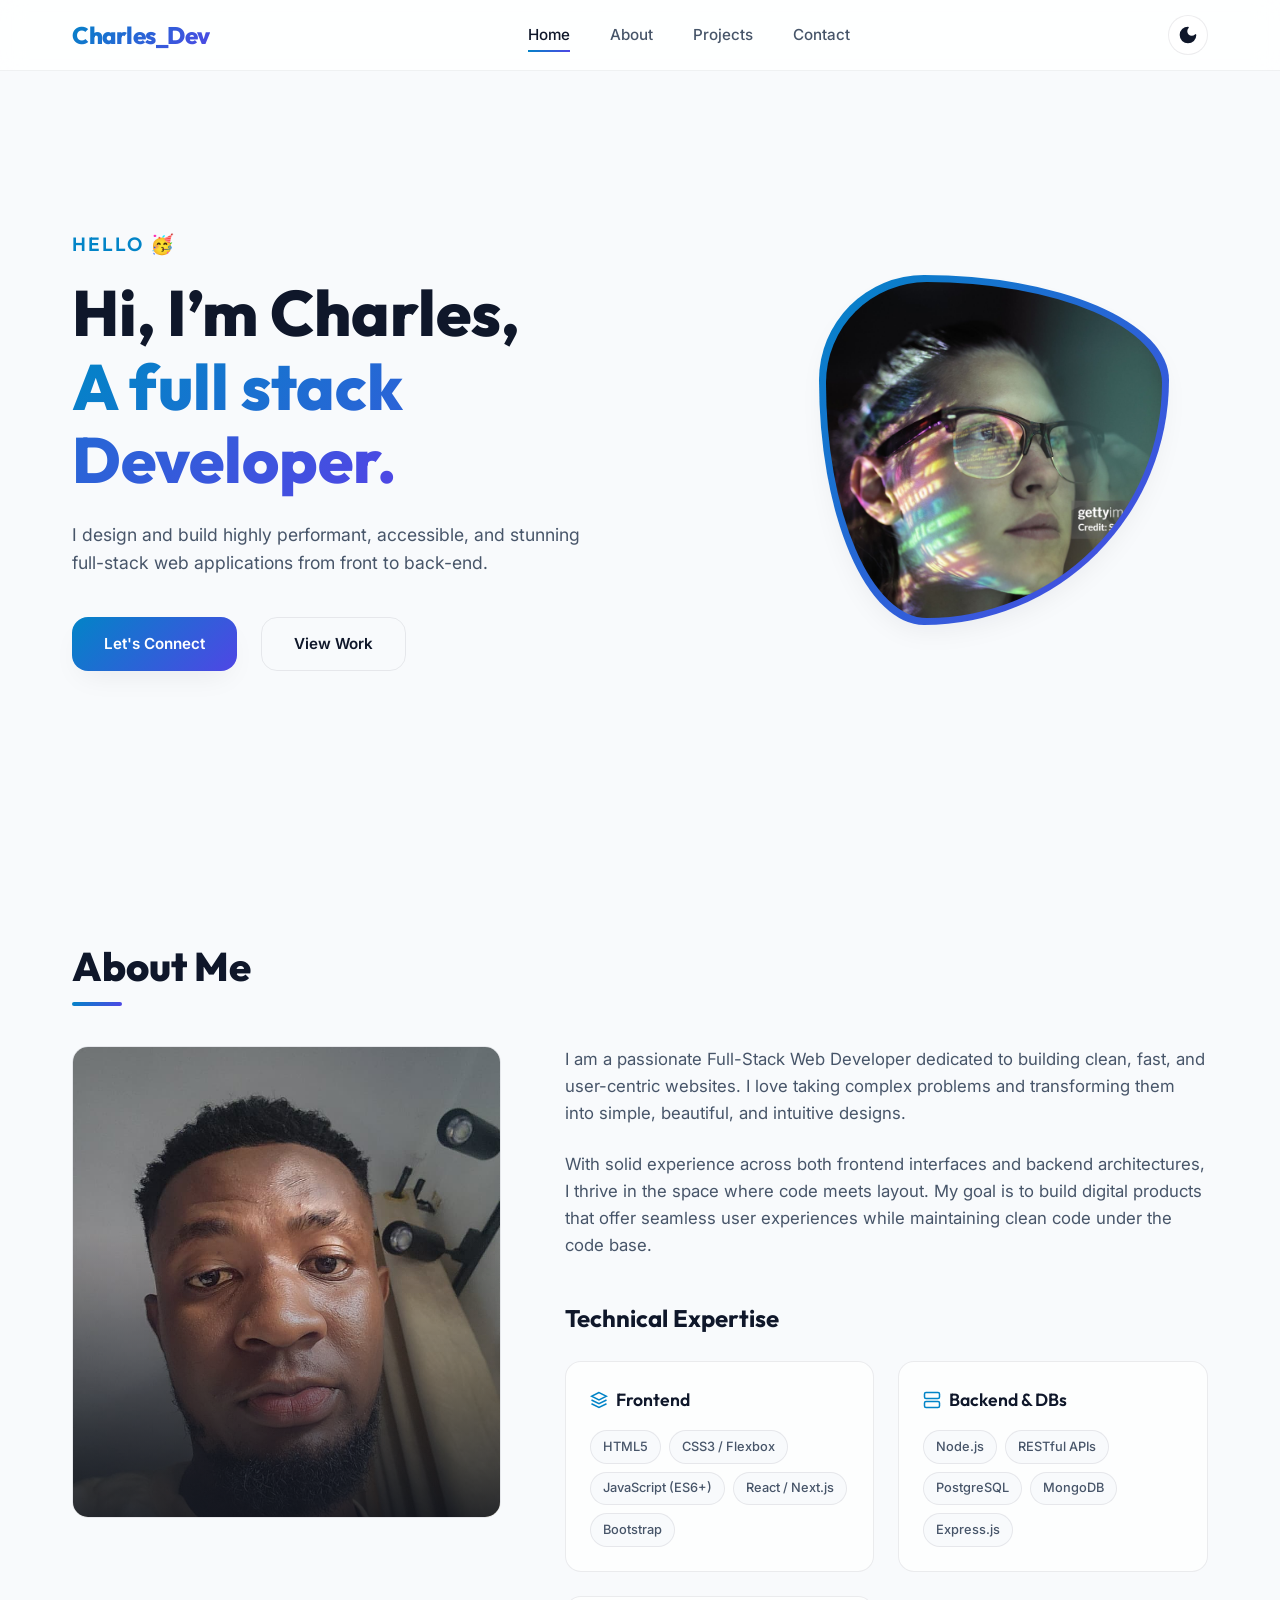
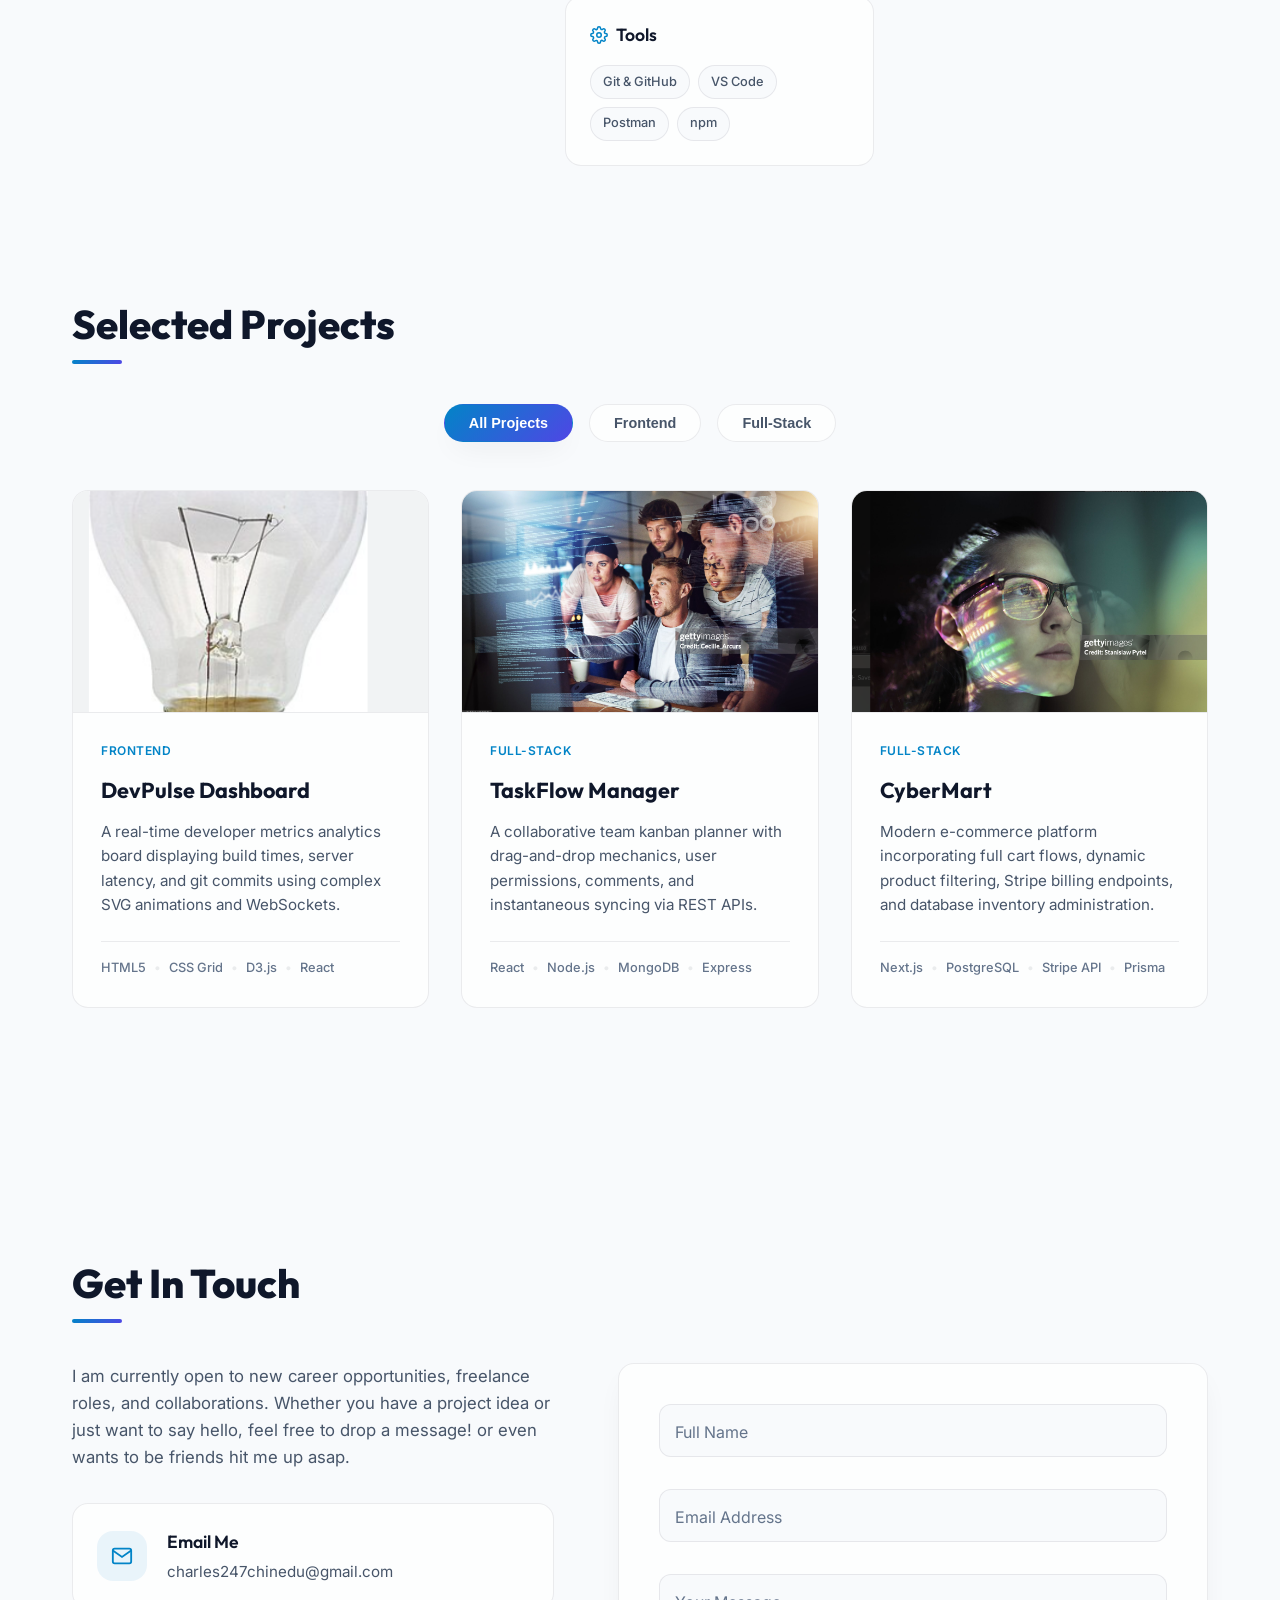
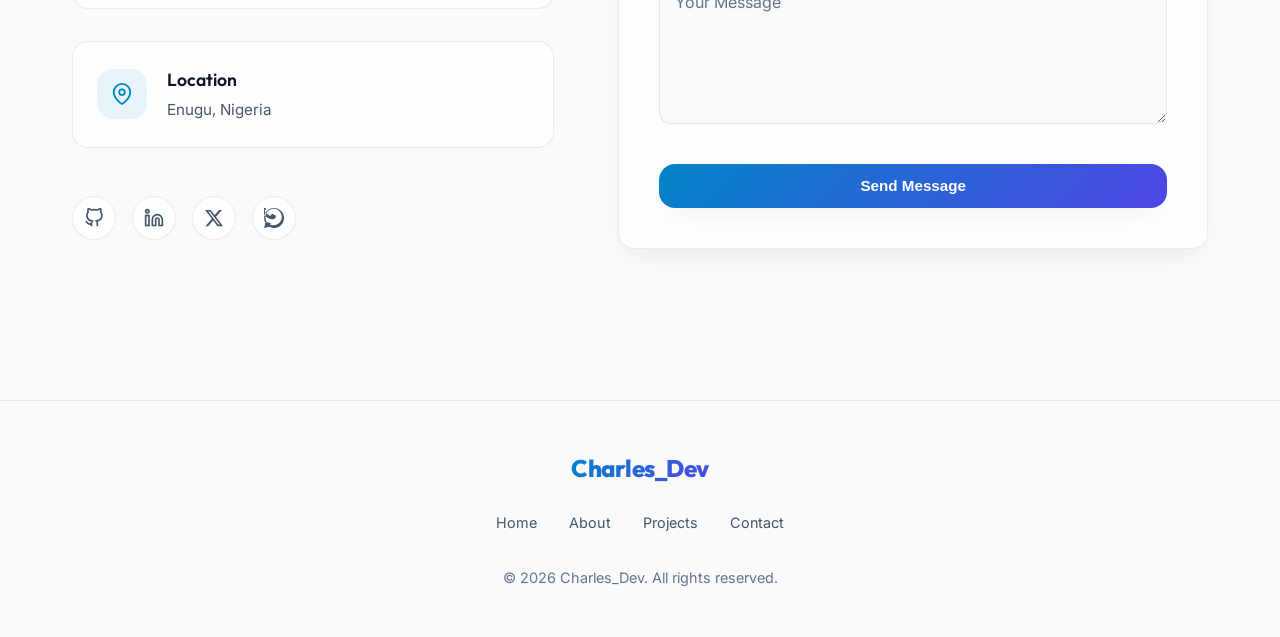
==== index.html @ 4e320b34 "commit" ====
<!DOCTYPE html>
<html lang="en" data-theme="dark">
<head>
    <meta charset="UTF-8">
    <meta name="viewport" content="width=device-width, initial-scale=1.0">
    <title>Charles_Dev | Portfolio</title>
    <link rel="stylesheet" href="practical.css">
</head>
<body>

    <!-- Header & Navigation -->
    <header id="header">
        <div class="nav-container">
            <a href="#" class="logo">Charles_Dev</a>
            
            <nav>
                <ul class="nav-menu" id="nav-menu">
                    <li><a href="#" class="nav-link active" data-sec="home">Home</a></li>
                    <li><a href="#about" class="nav-link" data-sec="about">About</a></li>
                    <li><a href="#projects" class="nav-link" data-sec="projects">Projects</a></li>
                    <li><a href="#contact" class="nav-link" data-sec="contact">Contact</a></li>
                </ul>
            </nav>
            
            <div class="controls-container">
                <!-- Theme Toggle Button -->
                <button class="theme-btn" id="theme-toggle" aria-label="Toggle theme">
                    <!-- Sun Icon (shown in dark mode) -->
                    <svg id="sun-icon" viewBox="0 0 24 24" fill="none" stroke="currentColor" stroke-width="2" stroke-linecap="round" stroke-linejoin="round">
                        <circle cx="12" cy="12" r="4"></circle>
                        <path d="M12 2v2"></path>
                        <path d="M12 20v2"></path>
                        <path d="M4.93 4.93l1.41 1.41"></path>
                        <path d="M17.66 17.66l1.41 1.41"></path>
                        <path d="M2 12h2"></path>
                        <path d="M20 12h2"></path>
                        <path d="M6.34 17.66l-1.41 1.41"></path>
                        <path d="M19.07 4.93l-1.41 1.41"></path>
                    </svg>
                    <!-- Moon Icon (shown in light mode) -->
                    <svg id="moon-icon" viewBox="0 0 24 24" fill="none" stroke="currentColor" stroke-width="2" stroke-linecap="round" stroke-linejoin="round" style="display: none;">
                        <path d="M12 3a6 6 0 0 0 9 9 9 9 0 1 1-9-9Z"></path>
                    </svg>
                </button>

                <!-- Mobile Menu Button -->
                <button class="mobile-nav-toggle" id="mobile-toggle" aria-label="Toggle navigation menu">
                    <svg viewBox="0 0 24 24" width="28" height="28" fill="none" stroke="currentColor" stroke-width="2" stroke-linecap="round" stroke-linejoin="round">
                        <line x1="4" y1="12" x2="20" y2="12" id="line1"></line>
                        <line x1="4" y1="6" x2="20" y2="6" id="line2"></line>
                        <line x1="4" y1="18" x2="20" y2="18" id="line3"></line>
                    </svg>
                </button>
            </div>
        </div>
    </header>

    <main>
        <!-- Hero Section -->
        <section id="home" class="container">
            <div class="hero-wrapper">
                <div class="hero-content">
                    <span class="hero-subtitle">Hello 🥳</span>
                    <h1 class="hero-title">   Hi, I’m Charles, <br><span>A full stack Developer.</span></h1>
                    <p class="hero-desc">I design and build highly performant, accessible, and stunning full-stack web applications from front to back-end.
                    </p>
                    <div class="cta-group">
                        <a href="#contact" class="btn btn-primary">Let's Connect</a>
                        <a href="#projects" class="btn btn-secondary">View Work</a>
                    </div>
                </div>
                <div class="hero-image-container">
                    <div class="hero-image-box">
                        <img src="ProgrammerGirl.png" alt="Charles illustration header" class="headerpic">
                    </div>
                </div>
            </div>
        </section>

        <!-- About Section -->
        <section id="about" class="container">
            <h2 class="section-title">About Me</h2>
            <div class="about-grid">
                <div class="about-photo-wrapper">
                    <img src="chinedu.jpeg" alt="Charles profile picture" class="about-photo">
                </div>
                <div class="about-details">
                    <p>
                        I am a passionate Full-Stack Web Developer dedicated to building clean, fast, and user-centric websites. I love taking complex problems and transforming them into simple, beautiful, and intuitive designs.
                    </p>
                    <p>
                        With solid experience across both frontend interfaces and backend architectures, I thrive in the space where code meets layout. My goal is to build digital products that offer seamless user experiences while maintaining clean code under the code base.
                    </p>
                    
                    <div class="skills-wrapper">
                        <h3 class="skills-title">Technical Expertise</h3>
                        <div class="skills-grid">
                            <!-- Skill Card 1: Frontend -->
                            <div class="skill-category">
                                <div class="skill-category-title">
                                    <svg viewBox="0 0 24 24" fill="none" stroke="currentColor" stroke-width="2">
                                        <polygon points="12 2 2 7 12 12 22 7 12 2"></polygon>
                                        <polyline points="2 17 12 22 22 17"></polyline>
                                        <polyline points="2 12 12 17 22 12"></polyline>
                                    </svg>
                                    Frontend
                                </div>
                                <ul class="skill-list">
                                    <li class="skill-tag">HTML5</li>
                                    <li class="skill-tag">CSS3 / Flexbox</li>
                                    <li class="skill-tag">JavaScript (ES6+)</li>
                                    <li class="skill-tag">React / Next.js</li>
                                    <li class="skill-tag">Bootstrap</li>
                                    </ul>
                            </div>

                            <!-- Skill Card 2: Backend -->
                            <div class="skill-category">
                                <div class="skill-category-title">
                                    <svg viewBox="0 0 24 24" fill="none" stroke="currentColor" stroke-width="2">
                                        <rect x="2" y="2" width="20" height="8" rx="2" ry="2"></rect>
                                        <rect x="2" y="14" width="20" height="8" rx="2" ry="2"></rect>
                                        <line x1="6" y1="6" x2="6.01" y2="6"></line>
                                        <line x1="6" y1="18" x2="6.01" y2="18"></line>
                                    </svg>
                                    Backend & DBs
                                </div>
                                <ul class="skill-list">
                                    <li class="skill-tag">Node.js</li>
                                    <li class="skill-tag">RESTful APIs</li>
                                    <li class="skill-tag">PostgreSQL</li>
                                    <li class="skill-tag">MongoDB</li>
                                    <li class="skill-tag">Express.js</li>
                                </ul>
                            </div>

                            <!-- Skill Card 3: Tools -->
                            <div class="skill-category">
                                <div class="skill-category-title">
                                    <svg viewBox="0 0 24 24" fill="none" stroke="currentColor" stroke-width="2">
                                        <circle cx="12" cy="12" r="3"></circle>
                                        <path d="M19.4 15a1.65 1.65 0 0 0 .33 1.82l.06.06a2 2 0 1 1-2.83 2.83l-.06-.06a1.65 1.65 0 0 0-1.82-.33 1.65 1.65 0 0 0-1 1.51V21a2 2 0 0 1-4 0v-.09A1.65 1.65 0 0 0 9 19.4a1.65 1.65 0 0 0-1.82.33l-.06.06a2 2 0 1 1-2.83-2.83l.06-.06a1.65 1.65 0 0 0 .33-1.82 1.65 1.65 0 0 0-1.51-1H3a2 2 0 0 1 0-4h.09A1.65 1.65 0 0 0 4.6 9a1.65 1.65 0 0 0-.33-1.82l-.06-.06a2 2 0 1 1 2.83-2.83l.06.06a1.65 1.65 0 0 0 1.82.33H9a1.65 1.65 0 0 0 1-1.51V3a2 2 0 0 1 4 0v.09a1.65 1.65 0 0 0 1 1.51 1.65 1.65 0 0 0 1.82-.33l.06-.06a2 2 0 1 1 2.83 2.83l-.06.06a1.65 1.65 0 0 0-.33 1.82V9a1.65 1.65 0 0 0 1.51 1H21a2 2 0 0 1 0 4h-.09a1.65 1.65 0 0 0-1.51 1z"></path>
                                    </svg>
                                    Tools
                                </div>
                                <ul class="skill-list">
                                    <li class="skill-tag">Git & GitHub</li>
                                    <li class="skill-tag">VS Code</li>
                                    <li class="skill-tag">Postman</li>
                                    <li class="skill-tag">npm</li>
                                    </ul>
                            </div>
                        </div>
                    </div>
                </div>
            </div>
        </section>

        <!-- Projects Section -->
        <section id="projects" class="container">
            <h2 class="section-title">Selected Projects</h2>
            
            <!-- Category Filtering -->
            <div class="projects-filter">
                <button class="filter-btn active" data-filter="all">All Projects</button>
                <button class="filter-btn" data-filter="frontend">Frontend</button>
                <button class="filter-btn" data-filter="fullstack">Full-Stack</button>
            </div>

            <!-- Projects Grid -->
            <div class="projects-grid">
                <!-- Project 1 -->
                <div class="project-card" data-category="frontend">
                    <div class="project-img-wrapper">
                        <img src="electric bulb.png" alt="DevPulse Dashboard Thumbnail" class="project-img">
                        <div class="project-overlay">
                            <a href="#" class="project-link-icon" aria-label="View Code">
                                <svg viewBox="0 0 24 24" fill="none" stroke="currentColor" stroke-width="2">
                                    <path d="M16 18l6-6-6-6M8 6l-6 6 6 6"></path>
                                </svg>
                            </a>
                            <a href="#" class="project-link-icon" aria-label="Live Demo">
                                <svg viewBox="0 0 24 24" fill="none" stroke="currentColor" stroke-width="2">
                                    <path d="M18 13v6a2 2 0 0 1-2 2H5a2 2 0 0 1-2-2V8a2 2 0 0 1 2-2h6"></path>
                                    <polyline points="15 3 21 3 21 9"></polyline>
                                    <line x1="10" y1="14" x2="21" y2="3"></line>
                                </svg>
                            </a>
                        </div>
                    </div>
                    <div class="project-info">
                        <div class="project-tags">
                            <span class="project-tag">Frontend</span>
                        </div>
                        <h3 class="project-title">DevPulse Dashboard</h3>
                        <p class="project-desc">
                            A real-time developer metrics analytics board displaying build times, server latency, and git commits using complex SVG animations and WebSockets.
                        </p>
                        <ul class="project-tech">
                            <li class="project-tech-item">HTML5</li>
                            <li class="project-tech-item">CSS Grid</li>
                            <li class="project-tech-item">D3.js</li>
                             <li class="project-tech-item">React</li>
                            </ul>
                    </div>
                </div>

                <!-- Project 2 -->
                <div class="project-card" data-category="fullstack">
                    <div class="project-img-wrapper">
                        <img src="programmers.png" alt="TaskFlow Kanban Board Thumbnail" class="project-img">
                        <div class="project-overlay">
                            <a href="#" class="project-link-icon" aria-label="View Code">
                                <svg viewBox="0 0 24 24" fill="none" stroke="currentColor" stroke-width="2">
                                    <path d="M16 18l6-6-6-6M8 6l-6 6 6 6"></path>
                                </svg>
                            </a>
                            <a href="#" class="project-link-icon" aria-label="Live Demo">
                                <svg viewBox="0 0 24 24" fill="none" stroke="currentColor" stroke-width="2">
                                    <path d="M18 13v6a2 2 0 0 1-2 2H5a2 2 0 0 1-2-2V8a2 2 0 0 1 2-2h6"></path>
                                    <polyline points="15 3 21 3 21 9"></polyline>
                                    <line x1="10" y1="14" x2="21" y2="3"></line>
                                </svg>
                            </a>
                        </div>
                    </div>
                    <div class="project-info">
                        <div class="project-tags">
                            <span class="project-tag">Full-Stack</span>
                        </div>
                        <h3 class="project-title">TaskFlow Manager</h3>
                        <p class="project-desc">
                            A collaborative team kanban planner with drag-and-drop mechanics, user permissions, comments, and instantaneous syncing via REST APIs.
                        </p>
                        <ul class="project-tech">
                            <li class="project-tech-item">React</li>
                            <li class="project-tech-item">Node.js</li>
                            <li class="project-tech-item">MongoDB</li>
                            <li class="project-tech-item">Express</li>
                        </ul>
                    </div>
                </div>

                <!-- Project 3 -->
                <div class="project-card" data-category="fullstack">
                    <div class="project-img-wrapper">
                        <img src="ProgrammerGirl.png" alt="CyberMart Store Thumbnail" class="project-img">
                        <div class="project-overlay">
                            <a href="#" class="project-link-icon" aria-label="View Code">
                                <svg viewBox="0 0 24 24" fill="none" stroke="currentColor" stroke-width="2">
                                    <path d="M16 18l6-6-6-6M8 6l-6 6 6 6"></path>
                                </svg>
                            </a>
                            <a href="#" class="project-link-icon" aria-label="Live Demo">
                                <svg viewBox="0 0 24 24" fill="none" stroke="currentColor" stroke-width="2">
                                    <path d="M18 13v6a2 2 0 0 1-2 2H5a2 2 0 0 1-2-2V8a2 2 0 0 1 2-2h6"></path>
                                    <polyline points="15 3 21 3 21 9"></polyline>
                                    <line x1="10" y1="14" x2="21" y2="3"></line>
                                </svg>
                            </a>
                        </div>
                    </div>
                    <div class="project-info">
                        <div class="project-tags">
                            <span class="project-tag">Full-Stack</span>
                        </div>
                        <h3 class="project-title">CyberMart</h3>
                        <p class="project-desc">
                            Modern e-commerce platform incorporating full cart flows, dynamic product filtering, Stripe billing endpoints, and database inventory administration.
                        </p>
                        <ul class="project-tech">
                            <li class="project-tech-item">Next.js</li>
                            <li class="project-tech-item">PostgreSQL</li>
                            <li class="project-tech-item">Stripe API</li>
                            <li class="project-tech-item">Prisma</li>
                        </ul>
                    </div>
                </div>
            </div>
        </section>

        <!-- Contact Section -->
        <section id="contact" class="container">
            <h2 class="section-title">Get In Touch</h2>
            <div class="contact-grid">
                <div class="contact-info">
                    <p class="contact-info-desc">
                        I am currently open to new career opportunities, freelance roles, and collaborations. Whether you have a project idea or just want to say hello, feel free to drop a message! or even wants to be friends hit me up asap. 
                    </p>
                    
                    <a href="mailto:charles247chinedu@gmail.com" class="contact-card">
                        <div class="contact-icon">
                            <svg viewBox="0 0 24 24" fill="none" stroke="currentColor" stroke-width="2">
                                <path d="M4 4h16c1.1 0 2 .9 2 2v12c0 1.1-.9 2-2 2H4c-1.1 0-2-.9-2-2V6c0-1.1.9-2 2-2z"></path>
                                <polyline points="22,6 12,13 2,6"></polyline>
                            </svg>
                        </div>
                        <div class="contact-details-box">
                            <h4>Email Me</h4>
                            <p>charles247chinedu@gmail.com</p>
                        </div>
                    </a>

                    <div class="contact-card">
                        <div class="contact-icon">
                            <svg viewBox="0 0 24 24" fill="none" stroke="currentColor" stroke-width="2">
                                <path d="M21 10c0 7-9 13-9 13s-9-6-9-13a9 9 0 0 1 18 0z"></path>
                                <circle cx="12" cy="10" r="3"></circle>
                            </svg>
                        </div>
                        <div class="contact-details-box">
                            <h4>Location</h4>
                            <p>Enugu, Nigeria</p>
                        </div>
                    </div>

                    <div class="social-links">
                        <a href="https://github.com/Charles-dev247" class="social-icon" target="_blank" aria-label="GitHub">
                            <svg viewBox="0 0 24 24" fill="none" stroke="currentColor" stroke-width="2">
                                <path d="M9 19c-5 1.5-5-2.5-7-3m14 6v-3.87a3.37 3.37 0 0 0-.94-2.61c3.14-.35 6.44-1.54 6.44-7A5.44 5.44 0 0 0 20 4.77 5.07 5.07 0 0 0 19.91 1S18.73.65 16 2.48a13.38 13.38 0 0 0-7 0C6.27.65 5.09 1 5.09 1A5.07 5.07 0 0 0 5 4.77a5.44 5.44 0 0 0-1.5 3.78c0 5.42 3.3 6.61 6.44 7A3.37 3.37 0 0 0 9 18.13V22"></path>`
                            </svg>
                        </a>
                        <a href="#" class="social-icon" aria-label="LinkedIn">
                            <svg viewBox="0 0 24 24" fill="none" stroke="currentColor" stroke-width="2">
                                <path d="M16 8a6 6 0 0 1 6 6v7h-4v-7a2 2 0 0 0-2-2 2 2 0 0 0-2 2v7h-4v-7a6 6 0 0 1 6-6z"></path>
                                <rect x="2" y="9" width="4" height="12"></rect>
                                <circle cx="4" cy="4" r="2"></circle>
                            </svg>
                        </a>
                         <a href="#" class="social-icon" aria-label="X">
                         <svg viewBox="0 0 24 24" fill="currentColor">
                         <path d="M18.244 2.25h3.308l-7.227 8.26 8.502 11.24H16.17l-5.214-6.817L4.99 21.75H1.68l7.73-8.835L1.254 2.25H8.08l4.713 6.231zm-1.161 17.52h1.833L7.084 4.126H5.117z"></path>
                        </svg>
                        </a>
                        <a href="https://wa.me/2349012939255" class="social-icon" aria-label="WhatsApp"      target="_blank" rel="noopener noreferrer">
                        <svg viewBox="0 0 24 24" fill="currentColor" width="24" height="24">
                        <path d="M.057 24l1.687-6.163c-1.041-1.804-1.588-3.849-1.587-5.946C.06 5.348 5.397.01 12.008.01c3.202.001 6.212 1.246 8.477 3.514 2.266 2.268 3.507 5.28 3.505 8.484-.004 6.657-5.34 11.997-11.953 11.997-2.005-.001-3.973-.502-5.713-1.457L0 24zm6.59-4.846c1.6.95 3.188 1.449 4.825 1.451 5.436 0 9.86-4.42 9.863-9.855.001-2.63-1.013-5.101-2.856-6.946C16.637 1.964 14.162.95 11.533.95c-5.438 0-9.864 4.42-9.867 9.856-.001 1.767.461 3.499 1.34 5.03l-.43 1.568 1.606-.421c1.513.824 3.206 1.259 4.865 1.258zm7.55-10.02c-.11-.183-.4-.293-.843-.513-.443-.22-2.62-1.293-3.026-1.44-.406-.147-.702-.22-.997.22-.295.44-1.144 1.44-1.402 1.733-.258.293-.517.33-.96.11-.443-.22-1.873-.69-3.568-2.203-1.319-1.177-2.207-2.63-2.466-3.07-.258-.44-.027-.678.194-.897.2-.197.443-.513.664-.77.22-.256.295-.44.443-.733.147-.293.073-.55-.036-.77-.11-.22-.997-2.402-1.367-3.293-.36-.866-.726-.749-.997-.762-.258-.013-.554-.015-.849-.015-.295 0-.775.11-1.18.55-.406.44-1.55 1.514-1.55 3.693 0 2.178 1.587 4.283 1.808 4.577.22.293 3.125 4.773 7.57 6.695 1.057.457 1.882.73 2.525.933 1.062.337 2.03.29 2.793.176.85-.126 2.62-1.07 2.99-2.1 0 0 0 0 0 0 .37-1.03.37-1.914.26-2.1-.112-.185-.407-.294-.85-.514z"/>
                       </svg>
                      </a>
                      </div>
                </div>

                <!-- Contact Form -->
                <div class="contact-form-container">
                    <form id="contact-form">
                        <div class="form-group">
                            <input type="text" id="name" class="form-input" placeholder=" " required autocomplete="off">
                            <label for="name" class="form-label">Full Name</label>
                        </div>
                        <div class="form-group">
                            <input type="email" id="email" class="form-input" placeholder=" " required autocomplete="off">
                            <label for="email" class="form-label">Email Address</label>
                        </div>
                        <div class="form-group">
                            <textarea id="message" class="form-input" placeholder=" " required></textarea>
                            <label for="message" class="form-label">Your Message</label>
                        </div>
                        <button type="submit" class="btn btn-primary" style="width: 100%;">Send Message</button>
                        <div class="form-status" id="form-status"></div>
                    </form>
                </div>
            </div>
        </section>
    </main>

    <!-- Footer -->
    <footer>
        <div class="container">
            <a href="#" class="logo footer-logo">Charles_Dev</a>
            <ul class="footer-nav">
                <li><a href="#" class="footer-link">Home</a></li>
                <li><a href="#about" class="footer-link">About</a></li>
                <li><a href="#projects" class="footer-link">Projects</a></li>
                <li><a href="#contact" class="footer-link">Contact</a></li>
            </ul>
            <p>&copy; 2026 Charles_Dev. All rights reserved.</p>
        </div>
    </footer>

    <!-- Back to Top -->
    <button class="back-to-top" id="back-to-top" aria-label="Scroll back to top">
        <svg viewBox="0 0 24 24" fill="none" stroke="currentColor" stroke-width="2" stroke-linecap="round" stroke-linejoin="round">
            <polyline points="18 15 12 9 6 15"></polyline>
        </svg>
    </button>

    <!-- Interactive script linking -->
    <script src="script.js"></script>
</body>
</html>
---- practical.css ----
@import url('https://fonts.googleapis.com/css2?family=Inter:wght@300;400;500;600;700&family=Outfit:wght@400;500;600;700;800&display=swap');

:root {
  /* Fonts */
  --font-heading: 'Outfit', sans-serif;
  --font-body: 'Inter', sans-serif;

  /* Colors (Dark Theme Default) */
  --bg-primary: #0a0e17;
  --bg-secondary: #131926;
  --bg-card: rgba(22, 30, 49, 0.5);
  --border-color: rgba(255, 255, 255, 0.06);
  --text-primary: #f8fafc;
  --text-secondary: #94a3b8;
  --text-muted: #64748b;
  --accent: #06b6d4; /* Neon Teal */
  --accent-rgb: 6, 182, 212;
  --accent-hover: #0891b2;
  --accent-secondary: #6366f1; /* Indigo */
  --accent-secondary-rgb: 99, 102, 241;
  --gradient-accent: linear-gradient(135deg, var(--accent), var(--accent-secondary));
  --glass-bg: rgba(10, 14, 23, 0.8);
  --glass-border: rgba(255, 255, 255, 0.08);
  --shadow: 0 12px 40px -10px rgba(0, 0, 0, 0.5);
  --shadow-hover: 0 20px 40px -10px rgba(6, 182, 212, 0.2);
  
  --transition: all 0.35s cubic-bezier(0.4, 0, 0.2, 1);
  --border-radius: 16px;
  --max-width: 1200px;
}

[data-theme="light"] {
  /* Colors (Light Theme) */
  --bg-primary: #f8fafc;
  --bg-secondary: #f1f5f9;
  --bg-card: rgba(255, 255, 255, 0.7);
  --border-color: rgba(15, 23, 42, 0.08);
  --text-primary: #0f172a;
  --text-secondary: #475569;
  --text-muted: #64748b;
  --accent: #0284c7; /* Sky Blue */
  --accent-rgb: 2, 132, 199;
  --accent-hover: #0369a1;
  --accent-secondary: #4f46e5; /* Indigo */
  --accent-secondary-rgb: 79, 70, 229;
  --gradient-accent: linear-gradient(135deg, var(--accent), var(--accent-secondary));
  --glass-bg: rgba(255, 255, 255, 0.85);
  --glass-border: rgba(15, 23, 42, 0.06);
  --shadow: 0 12px 30px -10px rgba(15, 23, 42, 0.08);
  --shadow-hover: 0 20px 40px -10px rgba(2, 132, 199, 0.15);
}

/* Reset */
* {
  margin: 0;
  padding: 0;
  box-sizing: border-box;
  scroll-behavior: smooth;
}

body {
  font-family: var(--font-body);
  background-color: var(--bg-primary);
  color: var(--text-primary);
  line-height: 1.6;
  overflow-x: hidden;
  transition: background-color 0.3s ease, color 0.3s ease;
}

/* Custom Scrollbar */
::-webkit-scrollbar {
  width: 10px;
}
::-webkit-scrollbar-track {
  background: var(--bg-primary);
}
::-webkit-scrollbar-thumb {
  background: var(--bg-card);
  border-radius: 5px;
  border: 2px solid var(--bg-primary);
}
::-webkit-scrollbar-thumb:hover {
  background: var(--text-muted);
}

/* Layout Utilities */
.container {
  max-width: var(--max-width);
  margin: 0 auto;
  padding: 0 2rem;
}

section {
  padding: 8rem 0 4rem;
  min-height: 100vh;
  display: flex;
  flex-direction: column;
  justify-content: center;
}

.section-title {
  font-family: var(--font-heading);
  font-size: 2.5rem;
  font-weight: 800;
  margin-bottom: 3rem;
  position: relative;
  display: inline-block;
}

.section-title::after {
  content: '';
  position: absolute;
  left: 0;
  bottom: -8px;
  width: 50px;
  height: 4px;
  background: var(--gradient-accent);
  border-radius: 2px;
  transition: var(--transition);
}

.section-title:hover::after {
  width: 100%;
}

/* Glassmorphism Header */
header {
  position: fixed;
  top: 0;
  left: 0;
  width: 100%;
  z-index: 1000;
  background-color: var(--glass-bg);
  backdrop-filter: blur(12px);
  border-bottom: 1px solid var(--glass-border);
  transition: var(--transition);
}

.nav-container {
  display: flex;
  justify-content: space-between;
  align-items: center;
  height: 70px;
  max-width: var(--max-width);
  margin: 0 auto;
  padding: 0 2rem;
}

.logo {
  font-family: var(--font-heading);
  font-size: 1.5rem;
  font-weight: 800;
  text-decoration: none;
  background: var(--gradient-accent);
  -webkit-background-clip: text;
  -webkit-text-fill-color: transparent;
  letter-spacing: -0.5px;
}

.nav-menu {
  display: flex;
  gap: 2.5rem;
  list-style: none;
  align-items: center;
}

.nav-link {
  font-size: 0.95rem;
  font-weight: 500;
  color: var(--text-secondary);
  text-decoration: none;
  transition: var(--transition);
  position: relative;
  padding: 0.5rem 0;
}

.nav-link:hover, 
.nav-link.active {
  color: var(--text-primary);
}

.nav-link::after {
  content: '';
  position: absolute;
  bottom: 0;
  left: 0;
  width: 0;
  height: 2px;
  background: var(--gradient-accent);
  transition: var(--transition);
}

.nav-link:hover::after,
.nav-link.active::after {
  width: 100%;
}

/* Controls */
.controls-container {
  display: flex;
  align-items: center;
  gap: 1rem;
}

/* Theme Toggle Button */
.theme-btn {
  background: none;
  border: 1px solid var(--border-color);
  width: 40px;
  height: 40px;
  border-radius: 50%;
  cursor: pointer;
  display: flex;
  align-items: center;
  justify-content: center;
  color: var(--text-primary);
  transition: var(--transition);
  outline: none;
  background-color: var(--bg-card);
}

.theme-btn:hover {
  border-color: var(--accent);
  color: var(--accent);
  box-shadow: 0 0 10px rgba(var(--accent-rgb), 0.15);
}

.theme-btn svg {
  width: 20px;
  height: 20px;
  fill: currentColor;
}

/* Mobile Nav Toggle */
.mobile-nav-toggle {
  display: none;
  background: none;
  border: none;
  color: var(--text-primary);
  cursor: pointer;
  padding: 0.5rem;
}

/* Hero Section */
.hero-wrapper {
  display: grid;
  grid-template-columns: 1.2fr 0.8fr;
  align-items: center;
  gap: 4rem;
}

.hero-content {
  display: flex;
  flex-direction: column;
  align-items: flex-start;
}

.hero-subtitle {
  font-family: var(--font-heading);
  font-weight: 600;
  font-size: 1.2rem;
  color: var(--accent);
  margin-bottom: 1rem;
  letter-spacing: 2px;
  text-transform: uppercase;
}

.hero-title {
  font-family: var(--font-heading);
  font-size: 4rem;
  font-weight: 800;
  line-height: 1.15;
  margin-bottom: 1.5rem;
}

.hero-title span {
  background: var(--gradient-accent);
  -webkit-background-clip: text;
  -webkit-text-fill-color: transparent;
}

.hero-desc {
  font-size: 1.1rem;
  color: var(--text-secondary);
  margin-bottom: 2.5rem;
  max-width: 540px;
}

.cta-group {
  display: flex;
  gap: 1.5rem;
}

.btn {
  display: inline-flex;
  align-items: center;
  justify-content: center;
  padding: 0.85rem 2rem;
  font-size: 0.95rem;
  font-weight: 600;
  border-radius: var(--border-radius);
  text-decoration: none;
  cursor: pointer;
  transition: var(--transition);
}

.btn-primary {
  background: var(--gradient-accent);
  color: #ffffff;
  border: none;
  box-shadow: var(--shadow);
}

.btn-primary:hover {
  transform: translateY(-3px);
  box-shadow: var(--shadow-hover);
}

.btn-secondary {
  background: transparent;
  color: var(--text-primary);
  border: 1px solid var(--border-color);
}

.btn-secondary:hover {
  border-color: var(--accent);
  color: var(--accent);
  background-color: rgba(var(--accent-rgb), 0.04);
  transform: translateY(-3px);
}

.hero-image-container {
  display: flex;
  justify-content: center;
  position: relative;
}

.hero-image-box {
  width: 350px;
  height: 350px;
  border-radius: 30% 70% 70% 30% / 30% 30% 70% 70%;
  background: var(--gradient-accent);
  animation: blob-animation 8s ease-in-out infinite alternate;
  display: flex;
  justify-content: center;
  align-items: center;
  position: relative;
  overflow: hidden;
  box-shadow: var(--shadow);
}

.hero-image-box img {
  width: 96%;
  height: 96%;
  object-fit: cover;
  border-radius: inherit;
}

@keyframes blob-animation {
  0% {
    border-radius: 30% 70% 70% 30% / 30% 30% 70% 70%;
  }
  50% {
    border-radius: 50% 50% 30% 70% / 50% 60% 40% 50%;
  }
  100% {
    border-radius: 60% 40% 60% 40% / 40% 50% 50% 60%;
  }
}

/* About Section */
.about-grid {
  display: grid;
  grid-template-columns: 0.8fr 1.2fr;
  gap: 4rem;
  align-items: start;
}

.about-photo-wrapper {
  position: relative;
  border-radius: var(--border-radius);
  overflow: hidden;
  border: 1px solid var(--border-color);
}

.about-photo-wrapper::before {
  content: '';
  position: absolute;
  inset: 0;
  background: linear-gradient(to bottom, transparent 40%, rgba(10, 14, 23, 0.85));
  z-index: 1;
}

.about-photo {
  width: 100%;
  aspect-ratio: 1 / 1.1;
  object-fit: cover;
  display: block;
  transition: var(--transition);
}

.about-photo-wrapper:hover .about-photo {
  transform: scale(1.05);
}

.about-details p {
  color: var(--text-secondary);
  font-size: 1.05rem;
  margin-bottom: 1.5rem;
}

.skills-wrapper {
  margin-top: 2.5rem;
}

.skills-title {
  font-family: var(--font-heading);
  font-size: 1.5rem;
  font-weight: 700;
  margin-bottom: 1.5rem;
}

.skills-grid {
  display: grid;
  grid-template-columns: repeat(auto-fit, minmax(220px, 1fr));
  gap: 1.5rem;
}

.skill-category {
  background: var(--bg-card);
  border: 1px solid var(--border-color);
  padding: 1.5rem;
  border-radius: var(--border-radius);
  transition: var(--transition);
}

.skill-category:hover {
  transform: translateY(-5px);
  border-color: rgba(var(--accent-rgb), 0.25);
  box-shadow: var(--shadow);
}

.skill-category-title {
  font-family: var(--font-heading);
  font-size: 1.1rem;
  font-weight: 600;
  color: var(--text-primary);
  margin-bottom: 1rem;
  display: flex;
  align-items: center;
  gap: 0.5rem;
}

.skill-category-title svg {
  width: 18px;
  height: 18px;
  color: var(--accent);
}

.skill-list {
  display: flex;
  flex-wrap: wrap;
  gap: 0.5rem;
  list-style: none;
}

.skill-tag {
  font-size: 0.8rem;
  font-weight: 500;
  padding: 0.35rem 0.75rem;
  background-color: var(--bg-primary);
  color: var(--text-secondary);
  border-radius: 50px;
  border: 1px solid var(--border-color);
  transition: var(--transition);
}

.skill-category:hover .skill-tag {
  border-color: rgba(var(--accent-rgb), 0.15);
  color: var(--text-primary);
}

/* Projects Section */
.projects-filter {
  display: flex;
  justify-content: center;
  gap: 1rem;
  margin-bottom: 3rem;
  list-style: none;
  flex-wrap: wrap;
}

.filter-btn {
  background: var(--bg-card);
  border: 1px solid var(--border-color);
  color: var(--text-secondary);
  padding: 0.6rem 1.5rem;
  font-size: 0.9rem;
  font-weight: 600;
  border-radius: 50px;
  cursor: pointer;
  transition: var(--transition);
}

.filter-btn:hover,
.filter-btn.active {
  background: var(--gradient-accent);
  color: #ffffff;
  border-color: transparent;
  box-shadow: var(--shadow);
}

.projects-grid {
  display: grid;
  grid-template-columns: repeat(auto-fill, minmax(340px, 1fr));
  gap: 2rem;
}

.project-card {
  background: var(--bg-card);
  border: 1px solid var(--border-color);
  border-radius: var(--border-radius);
  overflow: hidden;
  display: flex;
  flex-direction: column;
  transition: var(--transition);
}

.project-card:hover {
  transform: translateY(-8px);
  border-color: rgba(var(--accent-rgb), 0.3);
  box-shadow: var(--shadow-hover);
}

.project-img-wrapper {
  position: relative;
  aspect-ratio: 1.6 / 1;
  overflow: hidden;
  border-bottom: 1px solid var(--border-color);
}

.project-img {
  width: 100%;
  height: 100%;
  object-fit: cover;
  transition: var(--transition);
}

.project-card:hover .project-img {
  transform: scale(1.05);
}

.project-overlay {
  position: absolute;
  inset: 0;
  background: rgba(10, 14, 23, 0.85);
  display: flex;
  justify-content: center;
  align-items: center;
  gap: 1.5rem;
  opacity: 0;
  transition: var(--transition);
  z-index: 2;
  backdrop-filter: blur(4px);
}

.project-card:hover .project-overlay {
  opacity: 1;
}

.project-link-icon {
  width: 44px;
  height: 44px;
  border-radius: 50%;
  background: var(--gradient-accent);
  color: #ffffff;
  display: flex;
  align-items: center;
  justify-content: center;
  text-decoration: none;
  transition: var(--transition);
  box-shadow: 0 4px 15px rgba(0, 0, 0, 0.3);
}

.project-link-icon:hover {
  transform: scale(1.1);
  box-shadow: 0 4px 20px rgba(var(--accent-rgb), 0.4);
}

.project-link-icon svg {
  width: 20px;
  height: 20px;
}

.project-info {
  padding: 1.75rem;
  display: flex;
  flex-direction: column;
  flex-grow: 1;
}

.project-tags {
  display: flex;
  gap: 0.5rem;
  margin-bottom: 0.85rem;
}

.project-tag {
  font-size: 0.75rem;
  font-weight: 600;
  color: var(--accent);
  text-transform: uppercase;
  letter-spacing: 0.5px;
}

.project-title {
  font-family: var(--font-heading);
  font-size: 1.35rem;
  font-weight: 700;
  margin-bottom: 0.75rem;
  color: var(--text-primary);
}

.project-desc {
  font-size: 0.95rem;
  color: var(--text-secondary);
  margin-bottom: 1.5rem;
  flex-grow: 1;
}

.project-tech {
  display: flex;
  flex-wrap: wrap;
  gap: 0.5rem;
  list-style: none;
  padding-top: 1rem;
  border-top: 1px solid var(--border-color);
}

.project-tech-item {
  font-size: 0.8rem;
  font-weight: 500;
  color: var(--text-muted);
}

.project-tech-item:not(:last-child)::after {
  content: '•';
  margin-left: 0.5rem;
  color: var(--border-color);
}

/* Contact Section */
.contact-grid {
  display: grid;
  grid-template-columns: 0.9fr 1.1fr;
  gap: 4rem;
  align-items: start;
}

.contact-info {
  display: flex;
  flex-direction: column;
  gap: 2rem;
}

.contact-info-desc {
  color: var(--text-secondary);
  font-size: 1.05rem;
}

.contact-card {
  background: var(--bg-card);
  border: 1px solid var(--border-color);
  padding: 1.5rem;
  border-radius: var(--border-radius);
  display: flex;
  gap: 1.25rem;
  align-items: center;
  text-decoration: none;
  transition: var(--transition);
}

.contact-card:hover {
  transform: translateX(5px);
  border-color: rgba(var(--accent-rgb), 0.2);
  background-color: rgba(var(--accent-rgb), 0.02);
}

.contact-icon {
  width: 50px;
  height: 50px;
  border-radius: var(--border-radius);
  background: rgba(var(--accent-rgb), 0.08);
  color: var(--accent);
  display: flex;
  align-items: center;
  justify-content: center;
  flex-shrink: 0;
  transition: var(--transition);
}

.contact-card:hover .contact-icon {
  background: var(--gradient-accent);
  color: #ffffff;
}

.contact-icon svg {
  width: 22px;
  height: 22px;
}

.contact-details-box h4 {
  font-family: var(--font-heading);
  font-size: 1.1rem;
  font-weight: 600;
  color: var(--text-primary);
  margin-bottom: 0.25rem;
}

.contact-details-box p {
  font-size: 0.95rem;
  color: var(--text-secondary);
}

.social-links {
  display: flex;
  gap: 1rem;
  margin-top: 1rem;
}

.social-icon {
  width: 44px;
  height: 44px;
  border-radius: 50%;
  border: 1px solid var(--border-color);
  color: var(--text-secondary);
  display: flex;
  align-items: center;
  justify-content: center;
  text-decoration: none;
  transition: var(--transition);
  background-color: var(--bg-card);
}

.social-icon:hover {
  color: var(--accent);
  border-color: var(--accent);
  transform: translateY(-3px);
  box-shadow: 0 5px 15px rgba(var(--accent-rgb), 0.1);
}

.social-icon svg {
  width: 20px;
  height: 20px;
}

/* Contact Form */
.contact-form-container {
  background: var(--bg-card);
  border: 1px solid var(--border-color);
  padding: 2.5rem;
  border-radius: var(--border-radius);
  box-shadow: var(--shadow);
}

.form-group {
  position: relative;
  margin-bottom: 2rem;
}

.form-input {
  width: 100%;
  padding: 1rem;
  background: var(--bg-primary);
  border: 1px solid var(--border-color);
  border-radius: 12px;
  color: var(--text-primary);
  font-family: var(--font-body);
  font-size: 0.95rem;
  outline: none;
  transition: var(--transition);
}

.form-input:focus {
  border-color: var(--accent);
  box-shadow: 0 0 15px rgba(var(--accent-rgb), 0.1);
}

.form-label {
  position: absolute;
  left: 1rem;
  top: 1rem;
  color: var(--text-muted);
  pointer-events: none;
  transition: var(--transition);
  transform-origin: left center;
}

.form-input:focus ~ .form-label,
.form-input:not(:placeholder-shown) ~ .form-label {
  transform: translateY(-1.75rem) scale(0.85);
  color: var(--accent);
}

textarea.form-input {
  min-height: 150px;
  resize: vertical;
}

.form-status {
  margin-top: 1rem;
  font-size: 0.95rem;
  font-weight: 500;
  display: none;
}

.form-status.success {
  color: #10b981;
  display: block;
}

.form-status.error {
  color: #ef4444;
  display: block;
}

/* Footer */
footer {
  padding: 3rem 0;
  border-top: 1px solid var(--border-color);
  background-color: var(--bg-primary);
  text-align: center;
  color: var(--text-muted);
  font-size: 0.9rem;
}

.footer-logo {
  display: inline-block;
  margin-bottom: 1.5rem;
}

.footer-nav {
  display: flex;
  justify-content: center;
  gap: 2rem;
  list-style: none;
  margin-bottom: 2rem;
}

.footer-link {
  color: var(--text-secondary);
  text-decoration: none;
  transition: var(--transition);
}

.footer-link:hover {
  color: var(--accent);
}

/* Back to Top Button */
.back-to-top {
  position: fixed;
  bottom: 2rem;
  right: 2rem;
  width: 44px;
  height: 44px;
  border-radius: 50%;
  background: var(--gradient-accent);
  color: #ffffff;
  border: none;
  cursor: pointer;
  display: flex;
  align-items: center;
  justify-content: center;
  opacity: 0;
  visibility: hidden;
  transition: var(--transition);
  box-shadow: 0 4px 15px rgba(0, 0, 0, 0.2);
  z-index: 99;
}

.back-to-top.show {
  opacity: 1;
  visibility: visible;
}

.back-to-top:hover {
  transform: translateY(-5px);
  box-shadow: 0 6px 20px rgba(var(--accent-rgb), 0.35);
}

.back-to-top svg {
  width: 20px;
  height: 20px;
}

/* Mobile Responsiveness */
@media (max-width: 992px) {
  .hero-wrapper {
    grid-template-columns: 1fr;
    gap: 3rem;
    text-align: center;
  }
  
  .hero-content {
    align-items: center;
  }
  
  .hero-desc {
    margin-left: auto;
    margin-right: auto;
  }
  
  .cta-group {
    justify-content: center;
  }
  
  .hero-image-container {
    order: -1;
  }
  
  .about-grid {
    grid-template-columns: 1fr;
    gap: 3rem;
  }
  
  .about-photo-wrapper {
    max-width: 400px;
    margin: 0 auto;
  }
  
  .contact-grid {
    grid-template-columns: 1fr;
    gap: 3rem;
  }
}

@media (max-width: 768px) {
  section {
    padding: 6rem 0 3rem;
  }
  
  .hero-title {
    font-size: 2.75rem;
  }
  
  .section-title {
    font-size: 2rem;
  }
  
  .mobile-nav-toggle {
    display: block;
    z-index: 1100;
  }
  
  .nav-menu {
    position: fixed;
    top: 0;
    right: -100%;
    width: 280px;
    height: 100vh;
    background-color: var(--bg-secondary);
    border-left: 1px solid var(--border-color);
    flex-direction: column;
    justify-content: center;
    align-items: center;
    gap: 2rem;
    transition: 0.4s cubic-bezier(0.4, 0, 0.2, 1);
    z-index: 1050;
    box-shadow: -10px 0 30px rgba(0, 0, 0, 0.25);
  }
  
  .nav-menu.active {
    right: 0;
  }
  
  .controls-container {
    margin-right: 3.5rem;
  }
  
  .hero-image-box {
    width: 280px;
    height: 280px;
  }
}
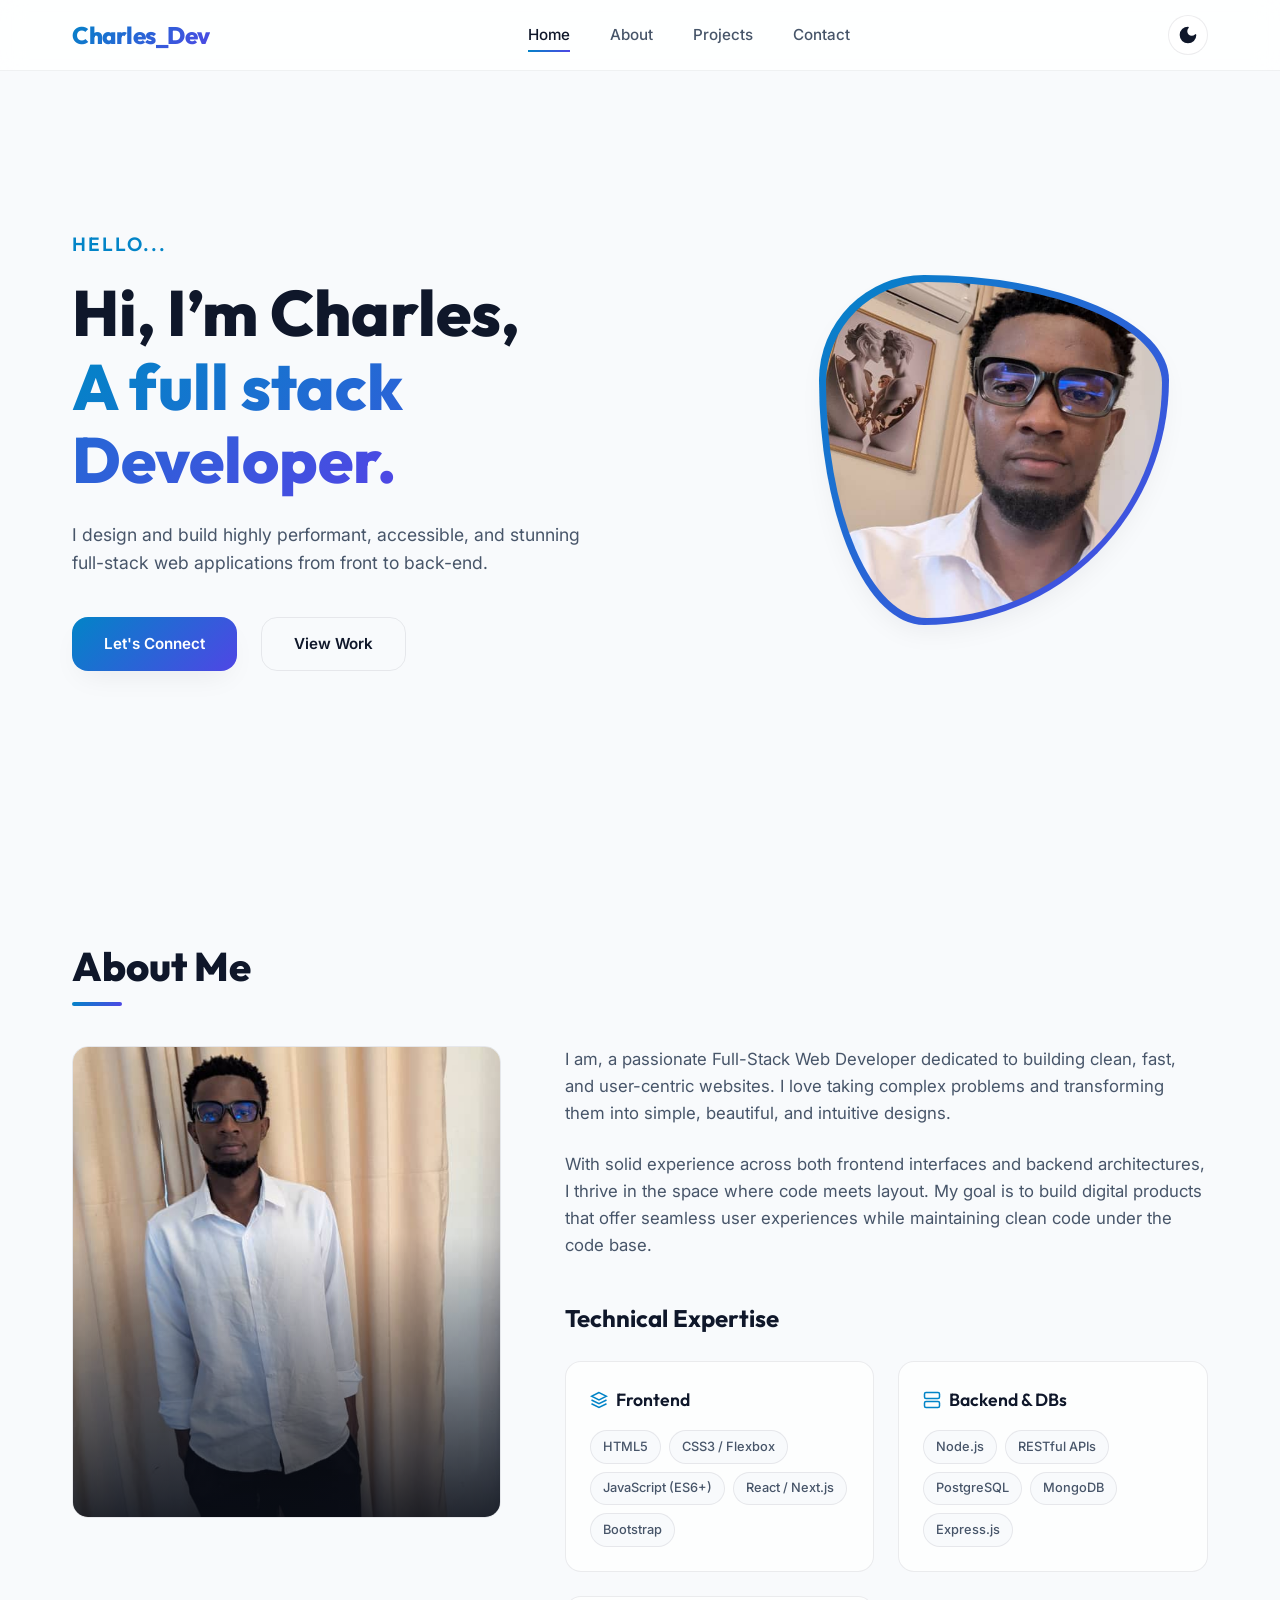
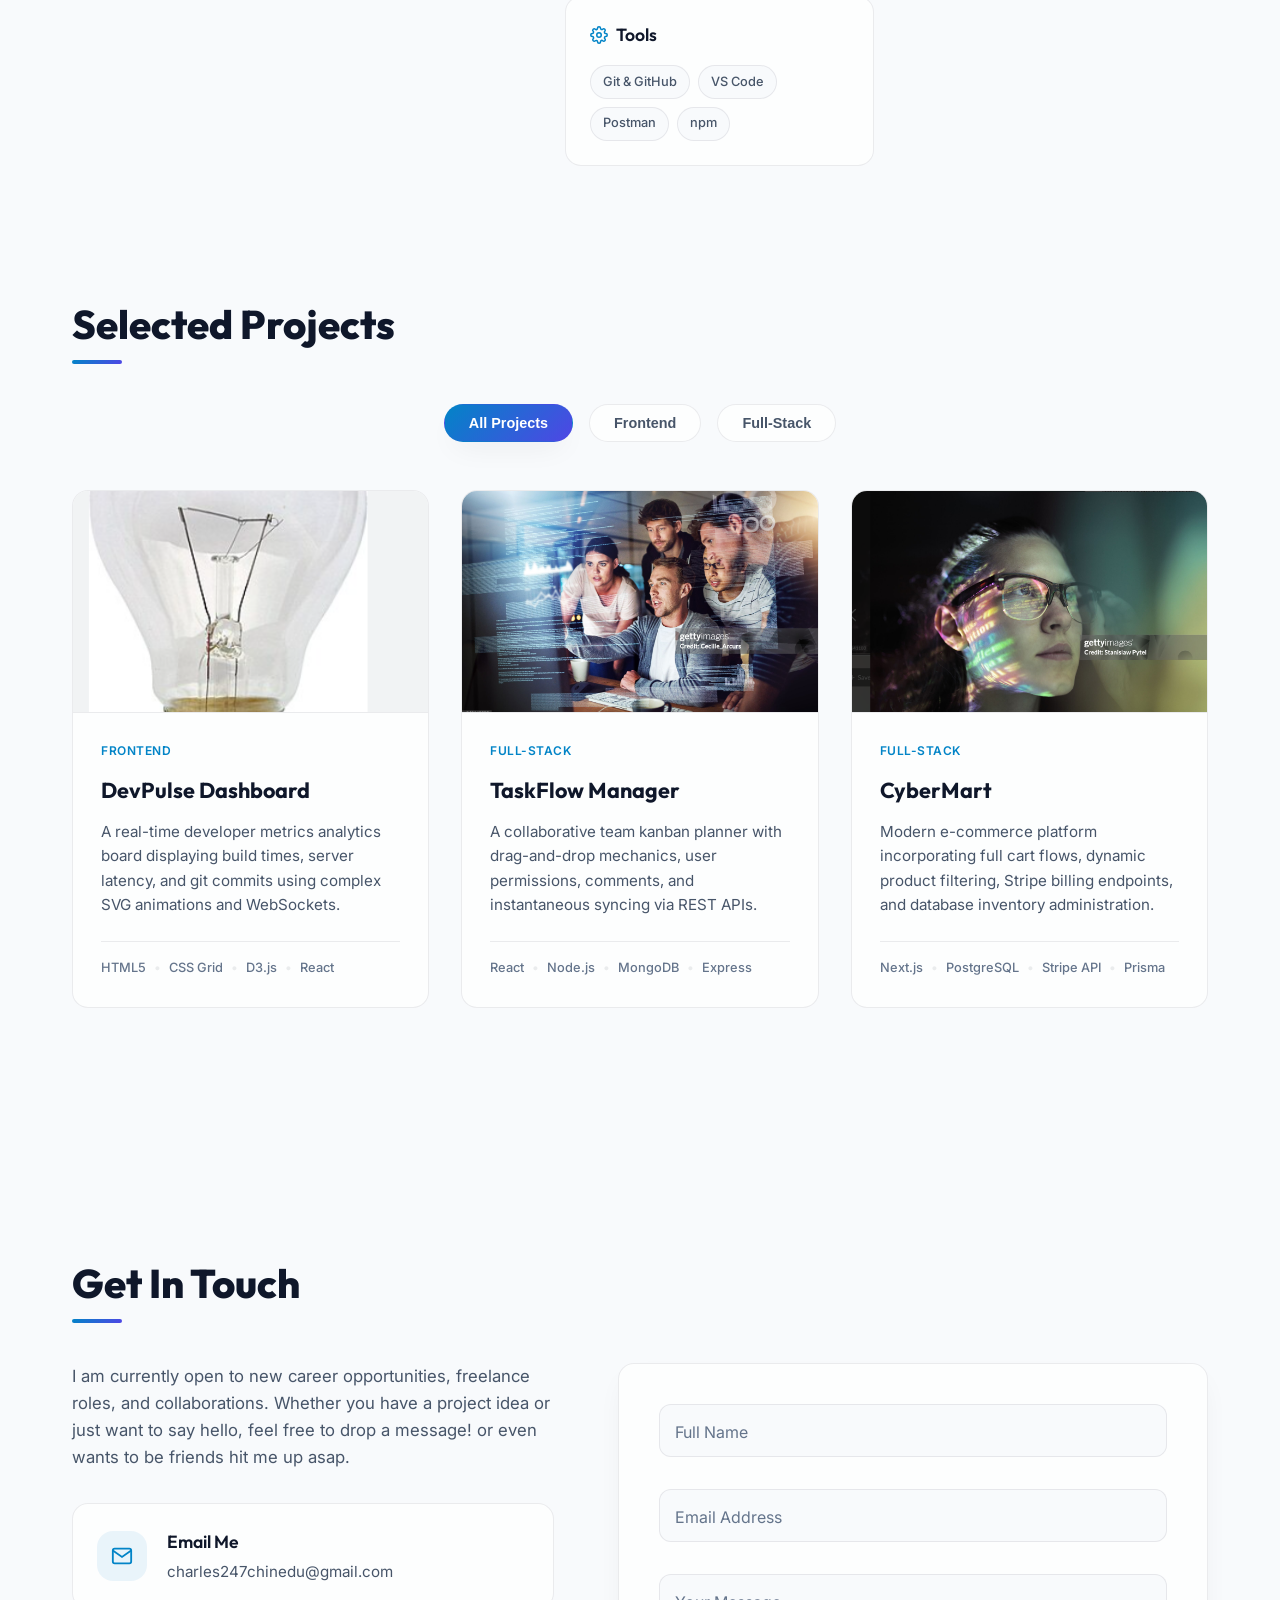
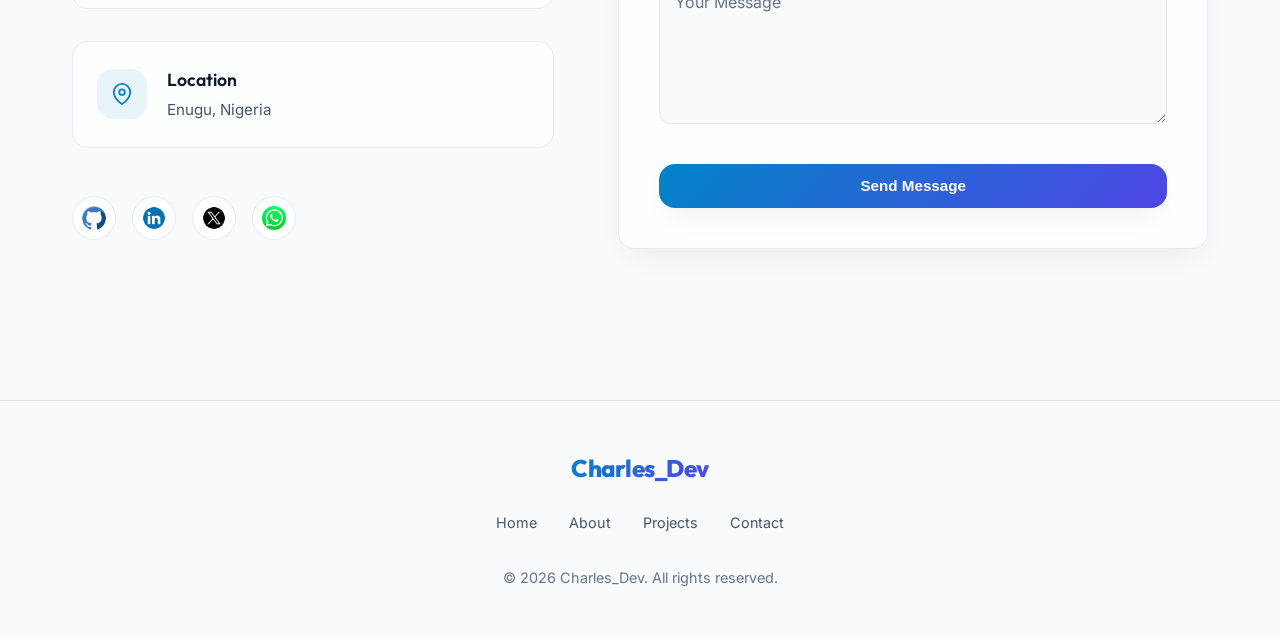
==== commit 12c63a98: "commit" ====
--- a/index.html
+++ b/index.html
@@ -15,7 +15,7 @@
             
             <nav>
                 <ul class="nav-menu" id="nav-menu">
-                    <li><a href="#" class="nav-link active" data-sec="home">Home</a></li>
+                    <li><a href="#home" class="nav-link active" data-sec="home">Home</a></li>
                     <li><a href="#about" class="nav-link" data-sec="about">About</a></li>
                     <li><a href="#projects" class="nav-link" data-sec="projects">Projects</a></li>
                     <li><a href="#contact" class="nav-link" data-sec="contact">Contact</a></li>
@@ -60,7 +60,7 @@
         <section id="home" class="container">
             <div class="hero-wrapper">
                 <div class="hero-content">
-                    <span class="hero-subtitle">Hello 🥳</span>
+                    <span class="hero-subtitle">Hello...</span>
                     <h1 class="hero-title">   Hi, I’m Charles, <br><span>A full stack Developer.</span></h1>
                     <p class="hero-desc">I design and build highly performant, accessible, and stunning full-stack web applications from front to back-end.
                     </p>
@@ -71,7 +71,7 @@
                 </div>
                 <div class="hero-image-container">
                     <div class="hero-image-box">
-                        <img src="ProgrammerGirl.png" alt="Charles illustration header" class="headerpic">
+                        <img src="tools/pic6.jpeg" alt="Charles illustration header" class="headerpic">
                     </div>
                 </div>
             </div>
@@ -82,11 +82,11 @@
             <h2 class="section-title">About Me</h2>
             <div class="about-grid">
                 <div class="about-photo-wrapper">
-                    <img src="chinedu.jpeg" alt="Charles profile picture" class="about-photo">
+                    <img src="tools/pic3.jpeg" alt="Charles profile picture" class="about-photo">
                 </div>
                 <div class="about-details">
                     <p>
-                        I am a passionate Full-Stack Web Developer dedicated to building clean, fast, and user-centric websites. I love taking complex problems and transforming them into simple, beautiful, and intuitive designs.
+                        I am, a passionate Full-Stack Web Developer dedicated to building clean, fast, and user-centric websites. I love taking complex problems and transforming them into simple, beautiful, and intuitive designs.
                     </p>
                     <p>
                         With solid experience across both frontend interfaces and backend architectures, I thrive in the space where code meets layout. My goal is to build digital products that offer seamless user experiences while maintaining clean code under the code base.
@@ -172,7 +172,7 @@
                 <!-- Project 1 -->
                 <div class="project-card" data-category="frontend">
                     <div class="project-img-wrapper">
-                        <img src="electric bulb.png" alt="DevPulse Dashboard Thumbnail" class="project-img">
+                        <img src="tools/electric bulb.png" alt="DevPulse Dashboard Thumbnail" class="project-img">
                         <div class="project-overlay">
                             <a href="#" class="project-link-icon" aria-label="View Code">
                                 <svg viewBox="0 0 24 24" fill="none" stroke="currentColor" stroke-width="2">
@@ -208,7 +208,7 @@
                 <!-- Project 2 -->
                 <div class="project-card" data-category="fullstack">
                     <div class="project-img-wrapper">
-                        <img src="programmers.png" alt="TaskFlow Kanban Board Thumbnail" class="project-img">
+                        <img src="tools/programmers.png" alt="TaskFlow Kanban Board Thumbnail" class="project-img">
                         <div class="project-overlay">
                             <a href="#" class="project-link-icon" aria-label="View Code">
                                 <svg viewBox="0 0 24 24" fill="none" stroke="currentColor" stroke-width="2">
@@ -244,7 +244,7 @@
                 <!-- Project 3 -->
                 <div class="project-card" data-category="fullstack">
                     <div class="project-img-wrapper">
-                        <img src="ProgrammerGirl.png" alt="CyberMart Store Thumbnail" class="project-img">
+                        <img src="tools/ProgrammerGirl.png" alt="CyberMart Store Thumbnail" class="project-img">
                         <div class="project-overlay">
                             <a href="#" class="project-link-icon" aria-label="View Code">
                                 <svg viewBox="0 0 24 24" fill="none" stroke="currentColor" stroke-width="2">
@@ -315,44 +315,39 @@
                     </div>
 
                     <div class="social-links">
-                        <a href="https://github.com/Charles-dev247" class="social-icon" target="_blank" aria-label="GitHub">
-                            <svg viewBox="0 0 24 24" fill="none" stroke="currentColor" stroke-width="2">
-                                <path d="M9 19c-5 1.5-5-2.5-7-3m14 6v-3.87a3.37 3.37 0 0 0-.94-2.61c3.14-.35 6.44-1.54 6.44-7A5.44 5.44 0 0 0 20 4.77 5.07 5.07 0 0 0 19.91 1S18.73.65 16 2.48a13.38 13.38 0 0 0-7 0C6.27.65 5.09 1 5.09 1A5.07 5.07 0 0 0 5 4.77a5.44 5.44 0 0 0-1.5 3.78c0 5.42 3.3 6.61 6.44 7A3.37 3.37 0 0 0 9 18.13V22"></path>`
-                            </svg>
+                        <a href="https://github.com/Charles-dev247" class="social-icon" target="_blank" rel="noopener noreferrer" aria-label="GitHub">
+                            <img src="tools/github.png" alt="GitHub" class="social-img">
                         </a>
-                        <a href="#" class="social-icon" aria-label="LinkedIn">
-                            <svg viewBox="0 0 24 24" fill="none" stroke="currentColor" stroke-width="2">
-                                <path d="M16 8a6 6 0 0 1 6 6v7h-4v-7a2 2 0 0 0-2-2 2 2 0 0 0-2 2v7h-4v-7a6 6 0 0 1 6-6z"></path>
-                                <rect x="2" y="9" width="4" height="12"></rect>
-                                <circle cx="4" cy="4" r="2"></circle>
-                            </svg>
+                        <a href="#" class="social-icon" target="_blank" rel="noopener noreferrer" aria-label="LinkedIn">
+                            <img src="tools/linkedin_Icon.png" alt="LinkedIn" class="social-img">
                         </a>
-                         <a href="#" class="social-icon" aria-label="X">
-                         <svg viewBox="0 0 24 24" fill="currentColor">
-                         <path d="M18.244 2.25h3.308l-7.227 8.26 8.502 11.24H16.17l-5.214-6.817L4.99 21.75H1.68l7.73-8.835L1.254 2.25H8.08l4.713 6.231zm-1.161 17.52h1.833L7.084 4.126H5.117z"></path>
-                        </svg>
+                        <a href="#" class="social-icon" target="_blank" rel="noopener noreferrer" aria-label="X">
+                            <img src="tools/twitter-x-logo-png_.png" alt="X (formerly Twitter)" class="social-img">
                         </a>
-                        <a href="https://wa.me/2349012939255" class="social-icon" aria-label="WhatsApp"      target="_blank" rel="noopener noreferrer">
-                        <svg viewBox="0 0 24 24" fill="currentColor" width="24" height="24">
-                        <path d="M.057 24l1.687-6.163c-1.041-1.804-1.588-3.849-1.587-5.946C.06 5.348 5.397.01 12.008.01c3.202.001 6.212 1.246 8.477 3.514 2.266 2.268 3.507 5.28 3.505 8.484-.004 6.657-5.34 11.997-11.953 11.997-2.005-.001-3.973-.502-5.713-1.457L0 24zm6.59-4.846c1.6.95 3.188 1.449 4.825 1.451 5.436 0 9.86-4.42 9.863-9.855.001-2.63-1.013-5.101-2.856-6.946C16.637 1.964 14.162.95 11.533.95c-5.438 0-9.864 4.42-9.867 9.856-.001 1.767.461 3.499 1.34 5.03l-.43 1.568 1.606-.421c1.513.824 3.206 1.259 4.865 1.258zm7.55-10.02c-.11-.183-.4-.293-.843-.513-.443-.22-2.62-1.293-3.026-1.44-.406-.147-.702-.22-.997.22-.295.44-1.144 1.44-1.402 1.733-.258.293-.517.33-.96.11-.443-.22-1.873-.69-3.568-2.203-1.319-1.177-2.207-2.63-2.466-3.07-.258-.44-.027-.678.194-.897.2-.197.443-.513.664-.77.22-.256.295-.44.443-.733.147-.293.073-.55-.036-.77-.11-.22-.997-2.402-1.367-3.293-.36-.866-.726-.749-.997-.762-.258-.013-.554-.015-.849-.015-.295 0-.775.11-1.18.55-.406.44-1.55 1.514-1.55 3.693 0 2.178 1.587 4.283 1.808 4.577.22.293 3.125 4.773 7.57 6.695 1.057.457 1.882.73 2.525.933 1.062.337 2.03.29 2.793.176.85-.126 2.62-1.07 2.99-2.1 0 0 0 0 0 0 .37-1.03.37-1.914.26-2.1-.112-.185-.407-.294-.85-.514z"/>
-                       </svg>
-                      </a>
-                      </div>
+                        <a href="https://wa.me/2349012939255" class="social-icon" target="_blank" rel="noopener noreferrer" aria-label="WhatsApp">
+                            <img src="tools/5ae21cc526c97415d3213554.png" alt="WhatsApp" class="social-img">
+                        </a>
+                    </div>
                 </div>
 
                 <!-- Contact Form -->
                 <div class="contact-form-container">
-                    <form id="contact-form">
+                    <form id="contact-form" action="https://formsubmit.co/charles247chinedu@gmail.com" method="POST">
+                        <!-- FormSubmit Configuration -->
+                        <input type="hidden" name="_subject" value="New Portfolio Message!">
+                        <input type="hidden" name="_captcha" value="false">
+                        <input type="hidden" name="_template" value="table">
+
                         <div class="form-group">
-                            <input type="text" id="name" class="form-input" placeholder=" " required autocomplete="off">
+                            <input type="text" id="name" name="name" class="form-input" placeholder=" " required autocomplete="off">
                             <label for="name" class="form-label">Full Name</label>
                         </div>
                         <div class="form-group">
-                            <input type="email" id="email" class="form-input" placeholder=" " required autocomplete="off">
+                            <input type="email" id="email" name="email" class="form-input" placeholder=" " required autocomplete="off">
                             <label for="email" class="form-label">Email Address</label>
                         </div>
                         <div class="form-group">
-                            <textarea id="message" class="form-input" placeholder=" " required></textarea>
+                            <textarea id="message" name="message" class="form-input" placeholder=" " required></textarea>
                             <label for="message" class="form-label">Your Message</label>
                         </div>
                         <button type="submit" class="btn btn-primary" style="width: 100%;">Send Message</button>
--- a/practical.css
+++ b/practical.css
@@ -740,18 +740,35 @@
   text-decoration: none;
   transition: var(--transition);
   background-color: var(--bg-card);
+  overflow: hidden;
 }
 
 .social-icon:hover {
   color: var(--accent);
   border-color: var(--accent);
   transform: translateY(-3px);
-  box-shadow: 0 5px 15px rgba(var(--accent-rgb), 0.1);
+  box-shadow: 0 5px 15px rgba(var(--accent-rgb), 0.15);
 }
 
 .social-icon svg {
   width: 20px;
   height: 20px;
+}
+
+.social-icon img,
+.social-icon .social-img {
+  width: 24px;
+  height: 24px;
+  object-fit: contain;
+  border-radius: 50%;
+  display: block;
+  transition: transform 0.3s cubic-bezier(0.4, 0, 0.2, 1);
+  pointer-events: none;
+}
+
+.social-icon:hover img,
+.social-icon:hover .social-img {
+  transform: scale(1.12);
 }
 
 /* Contact Form */
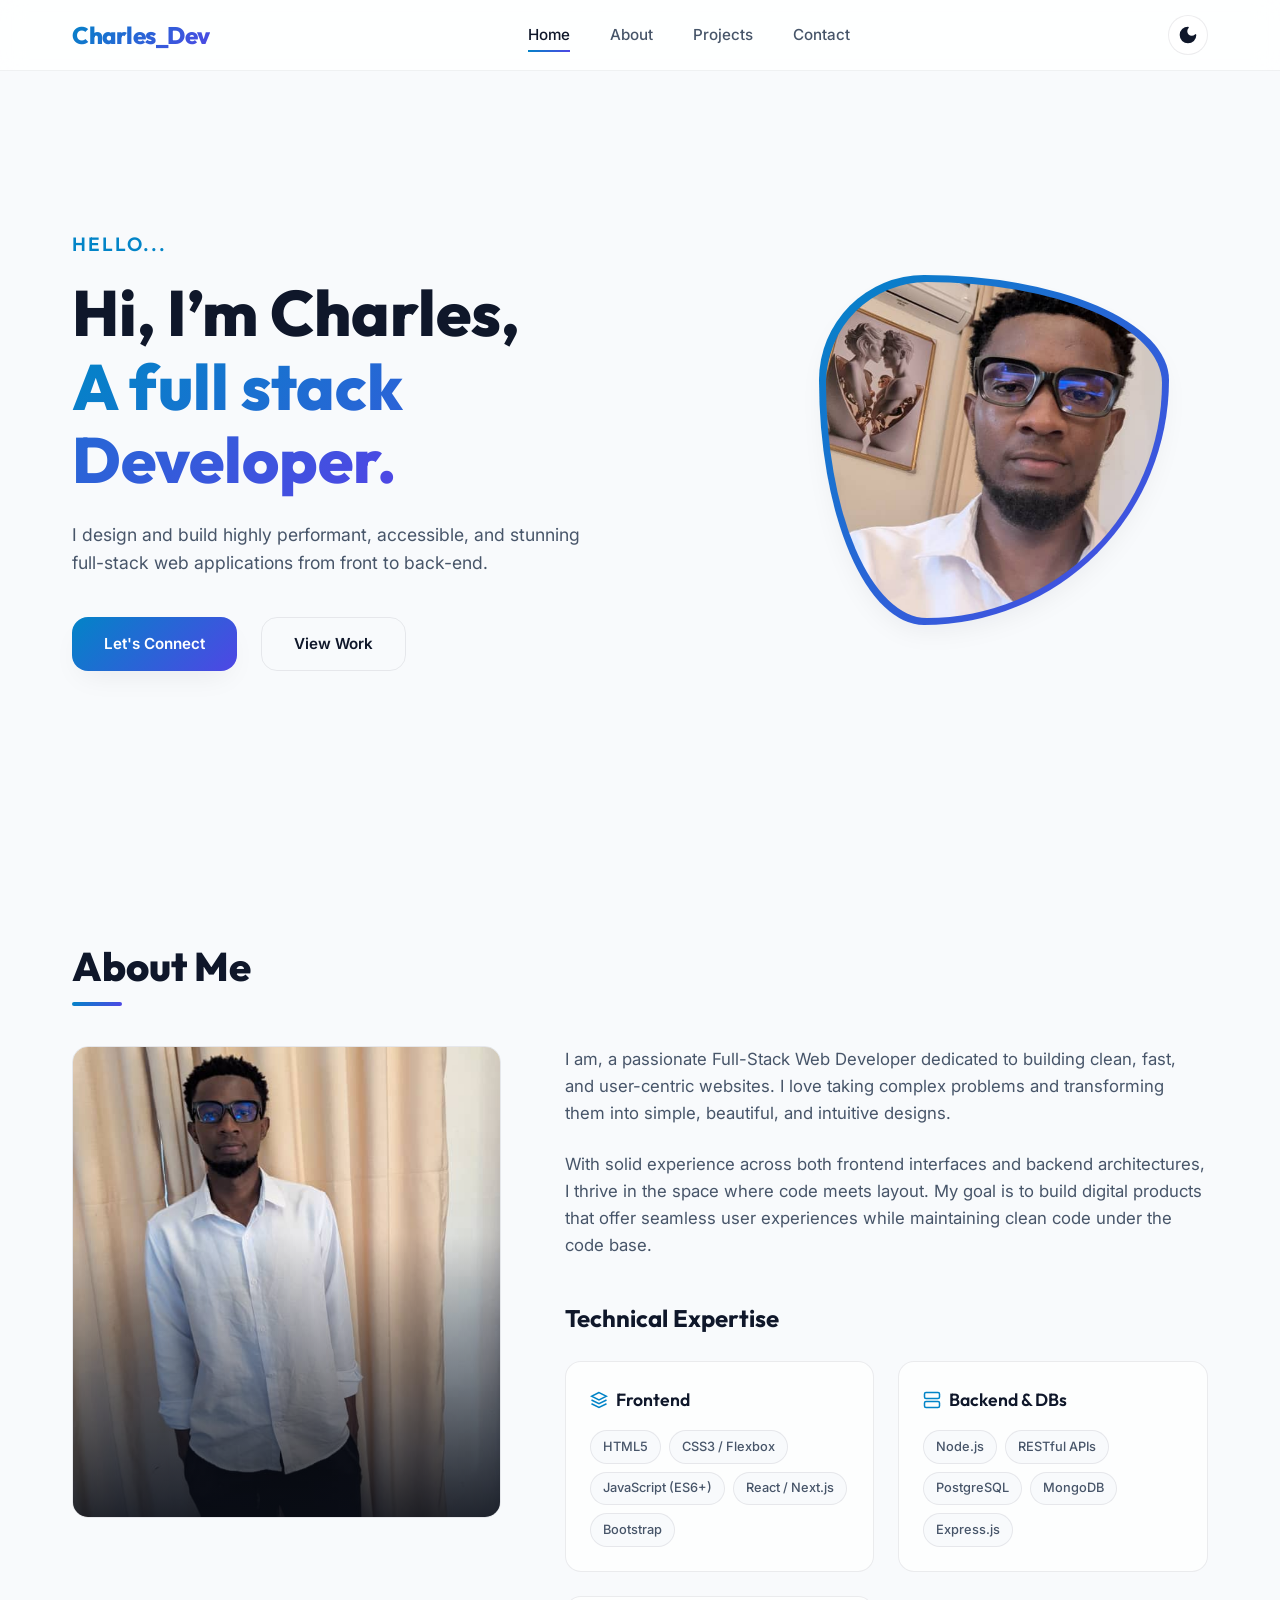
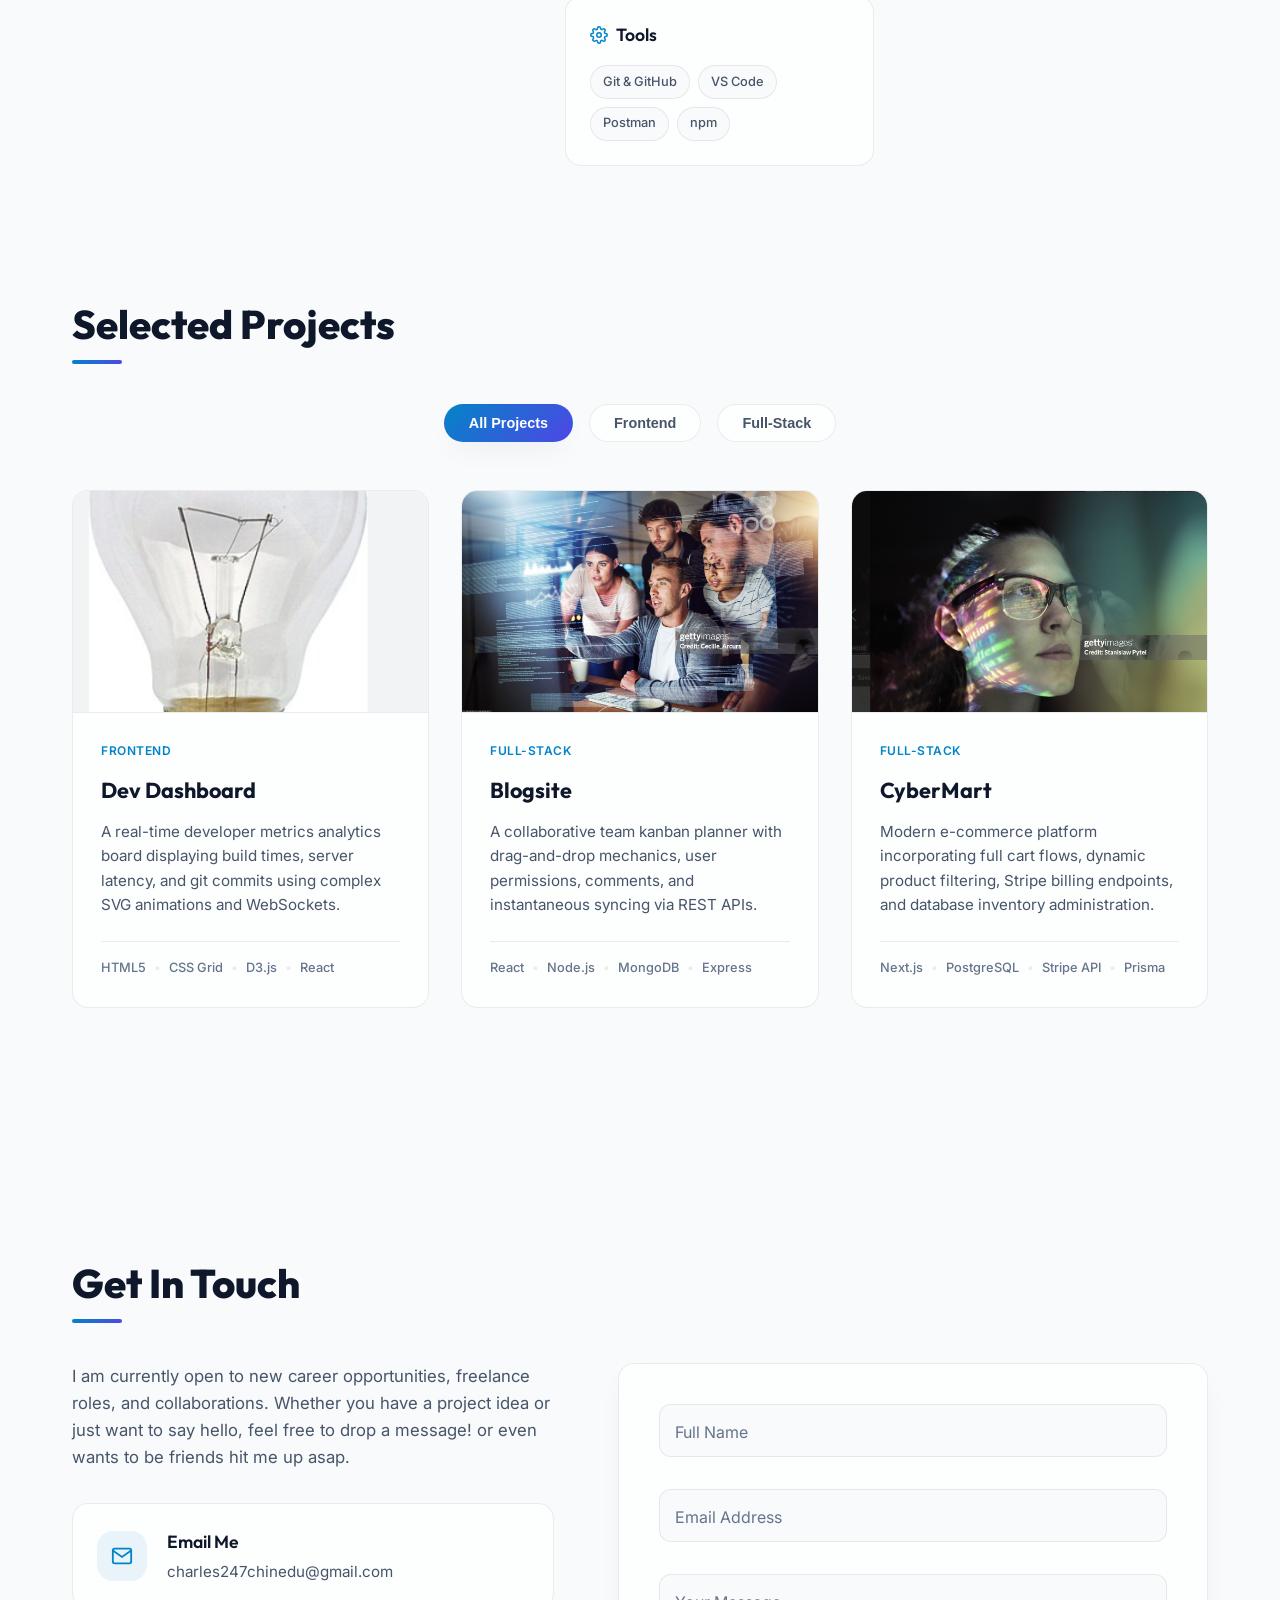
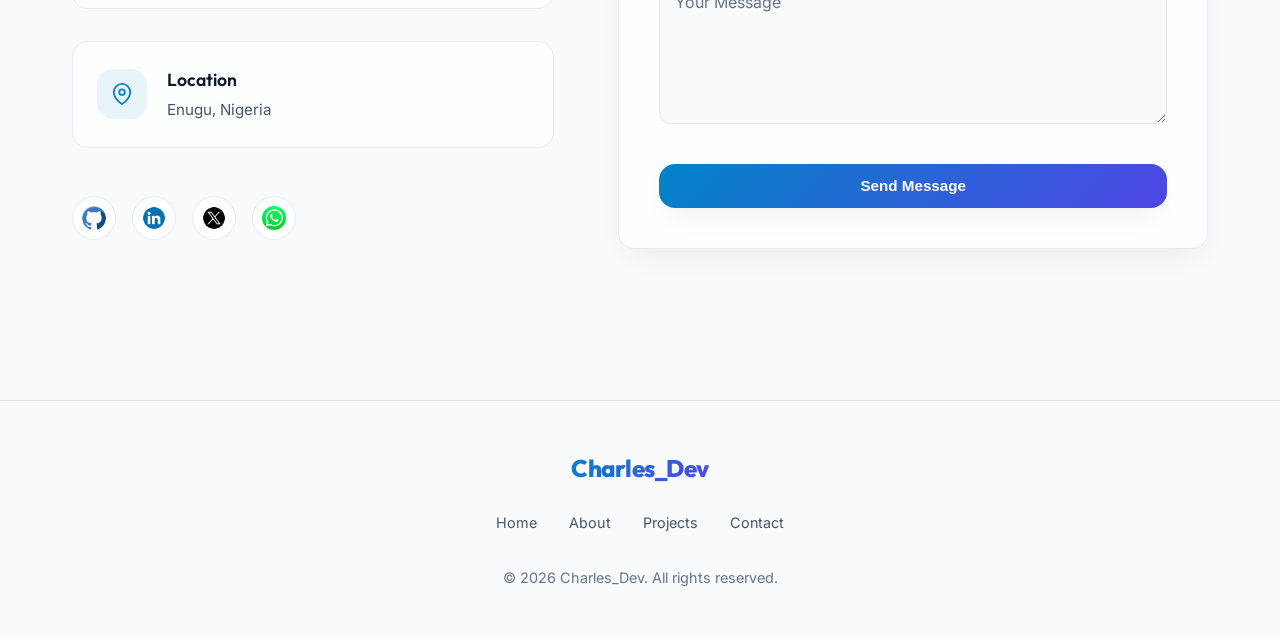
==== commit 16f3fbe3: "Update project titles and replace WhatsApp icon" ====
--- a/index.html
+++ b/index.html
@@ -192,7 +192,7 @@
                         <div class="project-tags">
                             <span class="project-tag">Frontend</span>
                         </div>
-                        <h3 class="project-title">DevPulse Dashboard</h3>
+                        <h3 class="project-title">Dev Dashboard</h3>
                         <p class="project-desc">
                             A real-time developer metrics analytics board displaying build times, server latency, and git commits using complex SVG animations and WebSockets.
                         </p>
@@ -228,7 +228,7 @@
                         <div class="project-tags">
                             <span class="project-tag">Full-Stack</span>
                         </div>
-                        <h3 class="project-title">TaskFlow Manager</h3>
+                        <h3 class="project-title">Blogsite</h3>
                         <p class="project-desc">
                             A collaborative team kanban planner with drag-and-drop mechanics, user permissions, comments, and instantaneous syncing via REST APIs.
                         </p>
@@ -325,7 +325,7 @@
                             <img src="tools/twitter-x-logo-png_.png" alt="X (formerly Twitter)" class="social-img">
                         </a>
                         <a href="https://wa.me/2349012939255" class="social-icon" target="_blank" rel="noopener noreferrer" aria-label="WhatsApp">
-                            <img src="tools/5ae21cc526c97415d3213554.png" alt="WhatsApp" class="social-img">
+                            <img src="tools/whatsapp.png" alt="WhatsApp" class="social-img">
                         </a>
                     </div>
                 </div>
